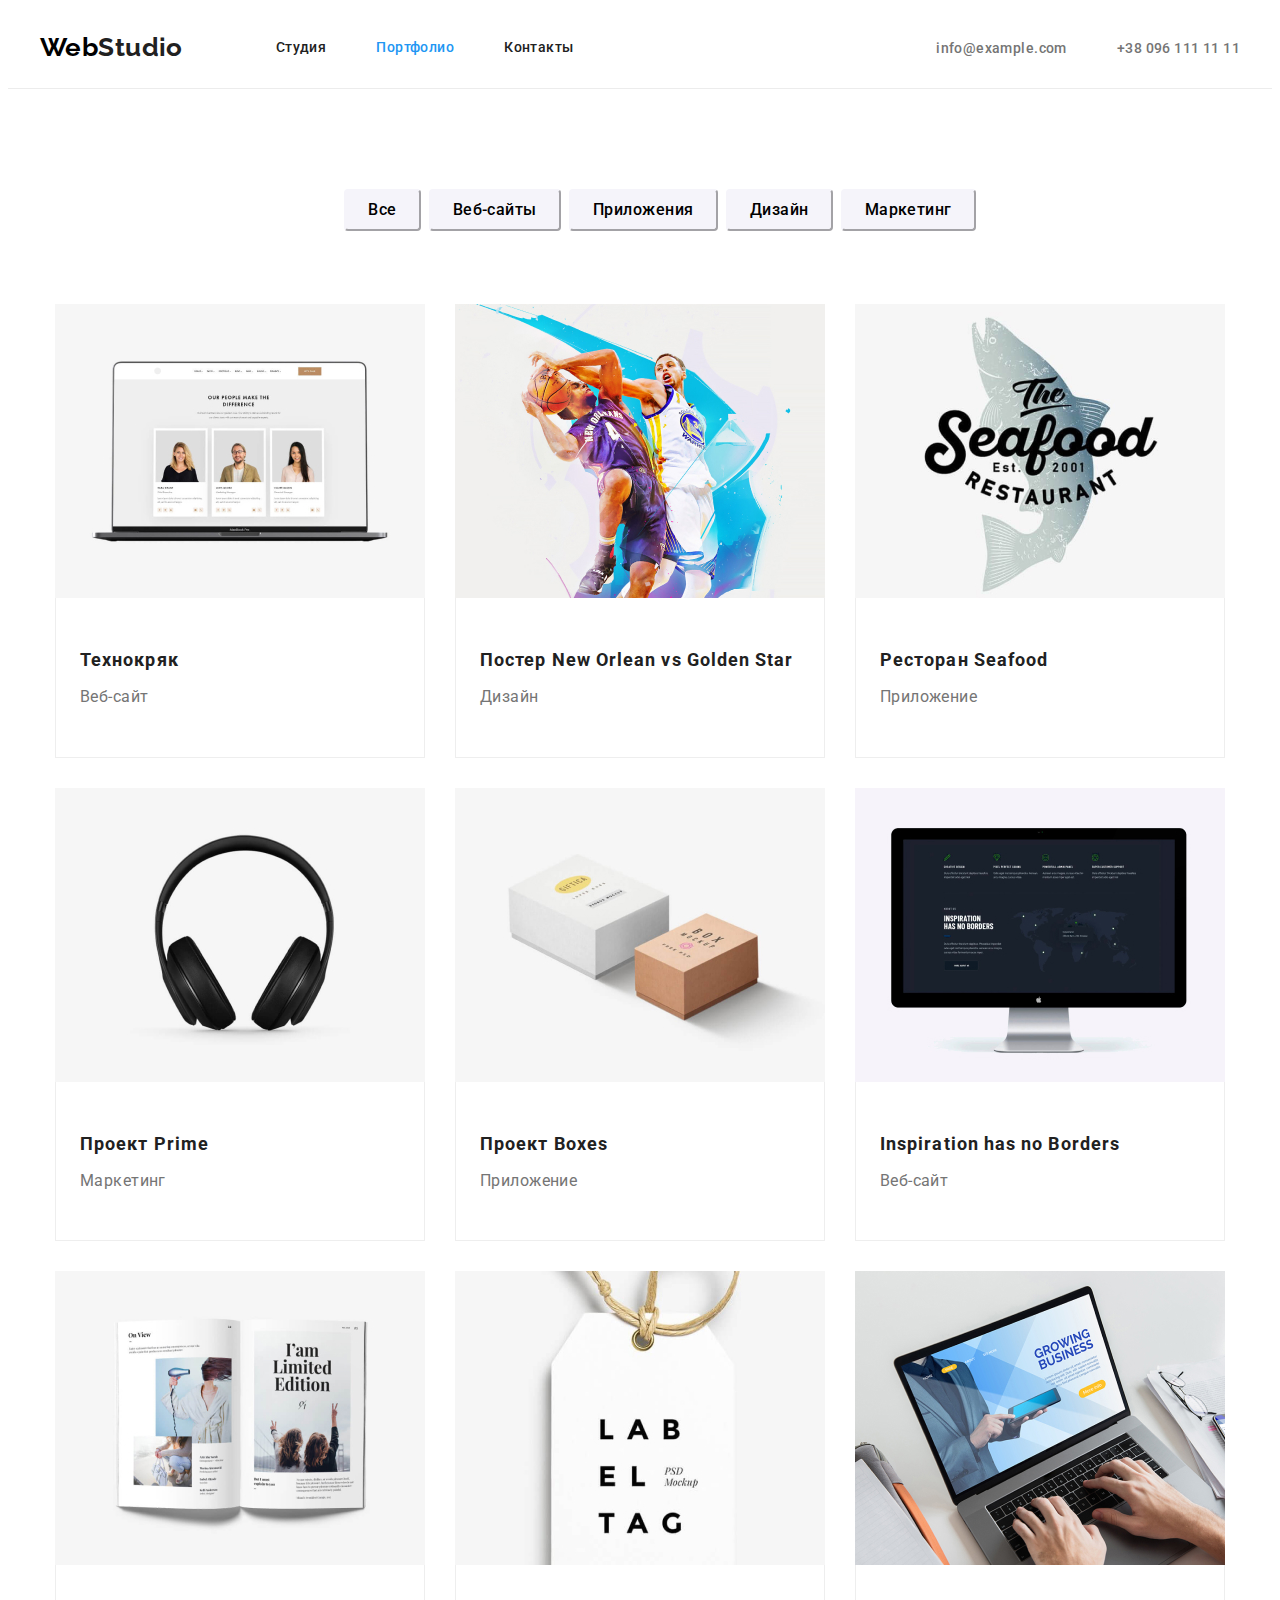
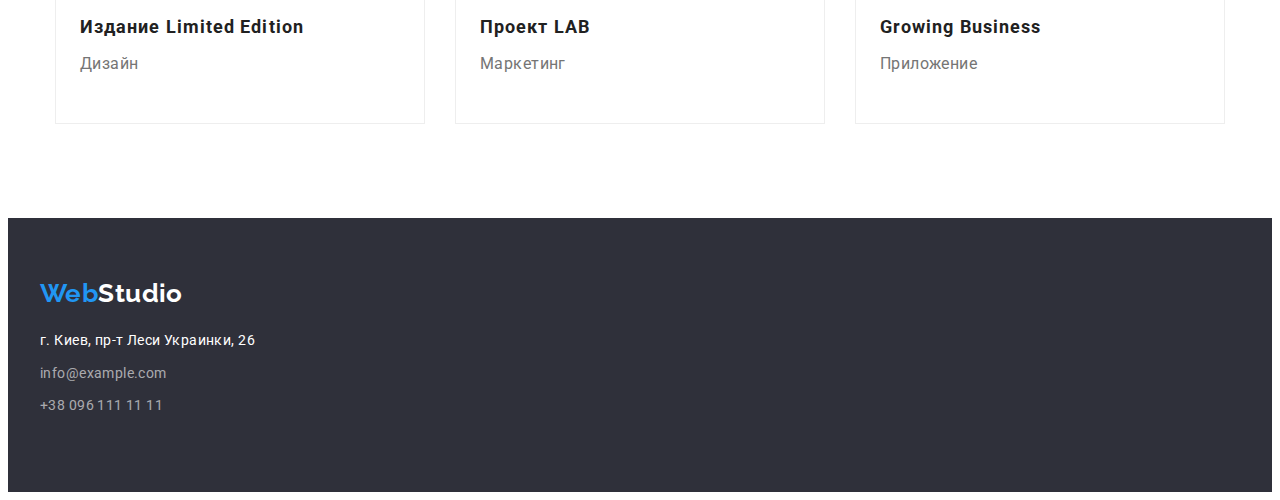
==== portfolio.html @ 4a4449c1 "Add files via upload" ====
<!DOCTYPE html>
<html lang="ru">
  <head>
    <meta charset="UTF-8" />
    <meta http-equiv="X-UA-Compatible" content="IE=edge" />
    <meta name="viewport" content="width=device-width, initial-scale=1.0" />

    <!-- Favicon start -->
    <link rel="apple-touch-icon" sizes="57x57" href="./images/webstudio.png" />
    <link rel="apple-touch-icon" sizes="60x60" href="./images/webstudio.png" />
    <link rel="apple-touch-icon" sizes="72x72" href="./images/webstudio.png" />
    <link rel="apple-touch-icon" sizes="76x76" href="./images/webstudio.png" />
    <link rel="apple-touch-icon" sizes="114x114" href="./images/webstudio.png" />
    <link rel="apple-touch-icon" sizes="120x120" href="./images/webstudio.png" />
    <link rel="apple-touch-icon" sizes="144x144" href="./images/webstudio.png" />
    <link rel="apple-touch-icon" sizes="152x152" href="./images/webstudio.png" />
    <link rel="apple-touch-icon" sizes="180x180" href="./images/webstudio.png" />
    <link rel="icon" type="image/png" sizes="192x192" href="./images/webstudio.png" />
    <link rel="icon" type="image/png" sizes="32x32" href="./images/webstudio.png" />
    <link rel="icon" type="image/png" sizes="96x96" href="./images/webstudio.png" />
    <link rel="icon" type="image/png" sizes="16x16" href="./images/webstudio.png" />
    <link rel="manifest" href="/manifest.json" />
    <meta name="msapplication-TileColor" content="#ffffff" />
    <meta name="msapplication-TileImage" content="/ms-icon-144x144.png" />
    <meta name="theme-color" content="#ffffff" />
    <!-- Favicon end -->

    <link rel="preconnect" href="https://fonts.googleapis.com" />
    <link rel="preconnect" href="https://fonts.gstatic.com" crossorigin />

    <link
      href="https://fonts.googleapis.com/css2?family=Raleway:wght@700&family=Roboto:wght@400;500;700;900&display=swap"
      rel="stylesheet"
    />
    <!-- Normalize -->
    <link
      rel="stylesheet"
      href="https://cdnjs.cloudflare.com/ajax/libs/modern-normalize/1.1.0/modern-normalize.min.css"
      integrity="sha512-wpPYUAdjBVSE4KJnH1VR1HeZfpl1ub8YT/NKx4PuQ5NmX2tKuGu6U/JRp5y+Y8XG2tV+wKQpNHVUX03MfMFn9Q=="
      crossorigin="anonymous"
      referrerpolicy="no-referrer"
    />
    <link rel="stylesheet" href="./css/styles.css" />

    <title>WebStudio</title>
  </head>

  <body>
    <!-- Шапка сайта -->
    <header class="header">
      <div class="container main-container">
        <nav class="header-nav">
          <a href="./index.html" class="logo-link"> Web<span class="logo-accent">Studio</span> </a>

          <ul class="nav-list">
            <li class="nav-item-studio">
              <a href="./index.html" class="nav-link"> Студия </a>
            </li>
            <li class="nav-item-portfolio">
              <a href="./portfolio.html" class="nav-link-portfolio"> Портфолио </a>
            </li>
            <li class="nav-item-contacts">
              <a href="./index.html" class="nav-link"> Контакты </a>
            </li>
          </ul>
        </nav>

        <ul class="contacts-list">
          <li class="contacts-item-mail">
            <a href="mailto:info@devstudio.com" class="contacts-link-mail"> info@example.com </a>
          </li>
          <li class="contacts-item-tel">
            <a href="tel:+380961111111" class="contacts-link-tel"> +38 096 111 11 11 </a>
          </li>
        </ul>
      </div>
    </header>

    <main class="main">
      <!--Filters-->
      <section clas="portfolio-section">
        <div class="container-portfolio">
          <h1 class="visually-hidden"></h1>
          <ul class="menu-nav-list">
            <li><button type="button" class="button-filters-all">Все</button></li>
            <li><button type="button" class="button-filters-sites">Веб-сайты</button></li>
            <li><button type="button" class="button-filters-programs">Приложения</button></li>
            <li><button type="button" class="button-filters-design">Дизайн</button></li>
            <li><button type="button" class="button-filters-marketing">Маркетинг</button></li>
          </ul>

          <!--Портфолио-->
          <h2 class="portfolio-title"></h2>
          <ul class="portfolio-list">
            <li class="portfolio-item">
              <img
                class="portfolio-poster"
                src="./images/project1.jpg"
                alt="Технокряк"
                width="370"
              />
              <div class="conteyner-portfolio-poster">
                <h3 class="portfolio-subtitle">Технокряк</h3>
                <p class="portfolio-text">Веб-сайт</p>
              </div>
            </li>
            <li class="portfolio-item">
              <img
                class="portfolio-poster"
                src="./images/project2.jpg"
                alt="Постер New Orlean vs
              Golden Star"
                width="370"
              />
              <div class="conteyner-portfolio-poster">
                <h3 class="portfolio-subtitle">Постер New Orlean vs Golden Star</h3>
                <p class="portfolio-text">Дизайн</p>
              </div>
            </li>
            <li class="portfolio-item">
              <img
                class="portfolio-poster"
                src="./images/project3.jpg"
                alt="Ресторан Seafood"
                width="370"
              />
              <div class="conteyner-portfolio-poster">
                <h3 class="portfolio-subtitle">Ресторан Seafood</h3>
                <p class="portfolio-text">Приложение</p>
              </div>
            </li>
            <li class="portfolio-item">
              <img
                class="portfolio-poster"
                src="./images/project4.jpg"
                alt="Проект Prime"
                width="370"
              />
              <div class="conteyner-portfolio-poster">
                <h3 class="portfolio-subtitle">Проект Prime</h3>
                <p class="portfolio-text">Маркетинг</p>
              </div>
            </li>
            <li class="portfolio-item">
              <img
                class="portfolio-poster"
                src="./images/project5.jpg"
                alt="Проект Boxes"
                width="370"
              />
              <div class="conteyner-portfolio-poster">
                <h3 class="portfolio-subtitle">Проект Boxes</h3>
                <p class="portfolio-text">Приложение</p>
              </div>
            </li>
            <li class="portfolio-item">
              <img
                class="portfolio-poster"
                src="./images/project6.jpg"
                alt="Inspiration has no Borders"
                width="370"
              />
              <div class="conteyner-portfolio-poster">
                <h3 class="portfolio-subtitle">Inspiration has no Borders</h3>
                <p class="portfolio-text">Веб-сайт</p>
              </div>
            </li>
            <li class="portfolio-item">
              <img
                class="portfolio-poster"
                src="./images/project7.jpg"
                alt="Издание Limited
              Edition"
                width="370"
              />
              <div class="conteyner-portfolio-poster">
                <h3 class="portfolio-subtitle">Издание Limited Edition</h3>
                <p class="portfolio-text">Дизайн</p>
              </div>
            </li>
            <li class="portfolio-item">
              <img
                class="portfolio-poster"
                src="./images/project8.jpg"
                alt="Проект LAB"
                width="370"
              />
              <div class="conteyner-portfolio-poster">
                <h3 class="portfolio-subtitle">Проект LAB</h3>
                <p class="portfolio-text">Маркетинг</p>
              </div>
            </li>
            <li class="portfolio-item">
              <img
                class="portfolio-poster"
                src="./images/project9.jpg"
                alt="Growing Business"
                width="370"
              />
              <div class="conteyner-portfolio-poster">
                <h3 class="portfolio-subtitle">Growing Business</h3>
                <p class="portfolio-text">Приложение</p>
              </div>
            </li>
          </ul>
        </div>
      </section>
    </main>
    <!--Footer-->
    <footer class="footer">
      <div class="container">
        <a href="./index.html" class="logo-link-footer">
          Web<span class="logo-accent-footer">Studio</span>
        </a>
        <address>
          <ul class="footer-contact-list">
            <li class="footer-contact-item">
              <a
                href="https://bit.ly/3pXMvUd"
                class="contacts-adress"
                target="_blank"
                rel="noopener noreferrer"
                >г. Киев, пр-т Леси Украинки, 26</a
              >
            </li>
            <li class="link-mail-footer">
              <a href="mailto:info@devstudio.com" class="contacts-link-mail-footer"
                >info@example.com
              </a>
            </li>
            <li class="link-tel-footer">
              <a href="tel:+380961111111" class="contacts-link-tel-footer">+38 096 111 11 11</a>
            </li>
          </ul>
        </address>
      </div>
    </footer>
  </body>
</html>
---- css/styles.css ----
:root {
    /*Text colors*/
    --main-txt-clr: #757575;
    --title-txt-clr: #212121;
    --accent-color: #2196F3;
    --secondary-txt-clr: #2196F3;
    --bcg-color: #2F303A;
    --primary-letter-spacing: 0.03em;
    --secondary-letter-spacing: 0.02em;
    --hero-letter-spacing: 0.06em;
}

body {
    font-family: Roboto, sans-serif;
    color: var(--primary-text-color);
    background-color: #fff;
    font-size: 14px;
    letter-spacing: var(--primary-letter-spacing);
}

.visually-hidden {
    position: absolute;
    width: 1px;
    height: 1px;
    margin: -1px;
    border: 0;
    padding: 0;

    white-space: nowrap;
    clip-path: inset(100%);
    clip: rect(0 0 0 0);
    overflow: hidden;
}

.main-container {
    display: flex;
    align-items: center;
}


.logo-link {
    font-family: 'Raleway';
    font-style: normal;
    font-weight: 700;
    font-size: 26px;
    line-height: 1.2;
    color: var(--accent-color);

}

.logo-accent {
    color: var(--title-txt-clr);
}

.container>.logo {
    display: inline-block;
    margin-bottom: 20px;
}

.container {
    margin-left: auto;
    margin-right: auto;
    width: 1200px;
    padding-right: 15px;
    padding-left: 15px;
}

.header {
    border-bottom: 1px solid #ECECEC;
}

:list {
    margin: 0;
}

h,
p {
    margin: 0;
    padding-left: 0;
}

:link {
    text-decoration: none;
    color: currentColor;
}

:link:hover {
    color: white;
}

.nav-list {
    list-style: none;
    margin: 0;
    padding: 0;

}



.nav-link {
    font-weight: 500;
    font-size: 14px;
    line-height: 1.14;
    color: var(--title-txt-clr);

}

.nav-link:hover {
    font-weight: 500;
    font-size: 14px;
    line-height: 1.14;
    color: var(--accent-color);
}

.nav-link:focus {
    font-weight: 500;
    font-size: 14px;
    line-height: 1.14;
    color: var(--accent-color);
}

.nav-link.current {
    font-weight: 500;
    font-size: 14px;
    line-height: 1.14;
    color: var(--accent-color);
}

.nav-link :active {
    font-weight: 500;
    font-size: 14px;
    line-height: 1.14;
    color: var(--accent-color);

}

.nav-link-studio {
    font-weight: 500;
    font-size: 14px;
    line-height: 1.14;
    color: var(--accent-color)
}

.nav-link-portfolio {
    font-weight: 500;
    font-size: 14px;
    line-height: 1.14;
    color: var(--accent-color)
}


.contacts-link-mail {
    font-weight: 500;
    font-size: 14px;
    line-height: 1.14;
    color: var(--main-txt-clr);
}

.contacts-link-mail:hover {
    color: var(--accent-color);
}


.contacts-link-tel {
    font-weight: 500;
    font-size: 14px;
    line-height: 1.14px;
    color: var(--main-txt-clr);
}

.contacts-link-tel:hover {
    color: var(--accent-color);
}

.header-nav {
    display: flex;
    align-items: center;
}

.nav-list {
    display: flex;
    margin-left: 93px;
}

.nav-item-portfolio {
    display: block;
    margin-left: 50px;
}

.nav-item-contacts {
    display: block;
    margin-left: 50px;
}

.contacts-item-tel {
    display: block;
    margin-left: 50px;
}

/*.nav-item-studio,
.nav-item-portfolio,
.nav-item-contacts,
.contacts-item-mail,
.contacts-item-tel {
    display: block;
    margin-top: 32px;
    margin-bottom: 32px;
}*/

.nav-link-studio,
.nav-link-portfolio,
.nav-link {
    display: block;
    padding-top: 32px;
    padding-bottom: 32px;
}


.nav-link-studio,
.nav-link .contacts-link-mail {
    display: block;
    padding-top: 32px;
    padding-bottom: 32px;
    margin-left: 0;
}

.contacts-list {
    list-style: none;
    margin: 0;
}

.contacts-list {
    display: flex;
    margin-left: auto;

}

.contacts,
.hero {
    background: var(--bcg-color);
}


.title {
    margin: 0 auto 30px;

    font-family: 'Roboto';
    font-style: normal;
    font-weight: 900;
    font-size: 44px;
    line-height: 1.36;
    text-align: center;
    letter-spacing: 0.06em;
    text-transform: uppercase;
    letter-spacing: var(--hero-letter-spacing);
    color: #FFFFFF;
    max-width: 696px;
}

.hero-button {

    cursor: pointer;
}

.hero-button:focus,
.hero-button:hover {
    background-color: #188CE8;
}

.hero {
    padding: 200px 0px;
    text-align: center;
}



.team-list,
.activity-list,
.benefits-list {
    padding: 0;
    margin: 0;
    list-style: none;
}

.team-list,
.activity-list,
.benefits-list {
    display: flex;

}

.team-list {
    margin-left: 215px;
    margin-right: 215px;

}

.team-item {
    margin-left: 30px;
}


.hero-button {

    width: 200px;
    height: 50px;
    left: 700px;
    top: 430px;
    font-weight: 700;
    font-size: 16px;
    line-height: 1.88;
    color: #FFFFFF;
    background: var(--accent-color);
    box-shadow: 0px 4px 4px rgba(0, 0, 0, 0.15);
    border-radius: 4px;

}

h3 {
    margin-top: 0;
    margin-bottom: 0;
}

.benefits-list {
    padding: 0;
    margin: 0;
    list-style: none;

}

.benefits-subtitle {
    font-weight: 700;
    font-size: 14px;
    line-height: 1.14;
    color: var(--title-txt-clr);
    text-transform: uppercase;

}

.benefits-text {

    font-weight: 400;
    font-size: 14px;
    line-height: 1.7;
    color: var(--main-txt-clr);
    background: #FFFFFF;
}


.benefits-list .benefits-item {
    width: 270px;
}

.benefits-item {
    margin-left: 30px;

}


.benefits-list> :nth-child(1) {
    margin-left: 0px;
}

.benefits-list {
    display: flex;
}

.benefits-subtitle {
    margin-top: 0px;
    margin-bottom: 10px;
}


.activity-list {
    list-style: none;
}

.title-activity {
    margin-bottom: 50px;
    margin-top: 0;
    font-weight: 700;
    font-size: 36px;
    line-height: 1.17;
    text-align: center;
    color: var(--title-txt-clr);
}

.activity-list {
    display: flex;
    justify-content: center;
    margin-bottom: 94px;
    margin-top: 50px;
}



.activity {
    padding-bottom: 94px;
}

.title-activity {
    display: block;
    margin-top: 0;
    margin-bottom: 0;
}


.activity .nav-item+.nav-item,
.activity-item+.activity-item,
.activity+.activity {
    margin-left: 30px;
}


.activity-item {
    width: calc((100% - 60px) /3);
}

.services-img {
    display: block;
}


.conteyner-portfolio-poster {
    padding: 24px 24px;
    border-bottom: 1px solid #EEEEEE;
    border-right: 1px solid #EEEEEE;
    border-left: 1px solid #EEEEEE;
    margin-top: 0;
}

.portfolio-poster {
    display: block;
    justify-content: center;
}

.team-persona {
    padding-top: 30px;
    padding-bottom: 30px;
    padding-left: 5px;
    padding-right: 5px;
}

.team {
    background: #F5F4FA;
    padding-bottom: 94px;
    padding-top: 94px;




}

.team-list {
    list-style: none;
}

.team-list {
    display: flex;
    justify-content: center;
    align-items: center;
    margin-top: 50px;

}


.title-team {
    margin-bottom: 0px;
    margin-top: 0;
    font-weight: 700;
    font-size: 36px;
    line-height: 1.17;
    text-align: center;
    letter-spacing: 0.03em;
    color: var(--title-txt-clr);
}



.subtitle-team {
    margin-top: 0;
    margin-bottom: 10px;
}

.subtitle-team {
    display: block;
}

.subtitle-team {
    margin-top: 0;
    margin-bottom: 10px;
    font-weight: 500;
    font-size: 16px;
    line-height: 1.19;
    letter-spacing: 0.03em;
    text-align: center;
    color: var(--title-txt-clr);
}


.team-item {
    font-weight: 400;
    font-size: 16px;
    line-height: 1.19;
    color: var(--main-txt-clr);
    background: #FFFFFF;
    text-align: center;
}

.team-item {
    width: calc((100% - 90px) / 4);
    background-color: #FFFFFF;
}

.team-item-disigner {
    margin-left: 0;
    background-color: #FFFFFF;
}

.team-item-developer {
    display: block;
    margin-left: 30px;
    background-color: #FFFFFF;
}

.team-item-marketing {
    display: block;
    margin-left: 30px;
    background-color: #FFFFFF;
}

.team-item-ui {
    display: block;
    margin-left: 30px;
    background-color: #FFFFFF;

}

.text-team {
    margin-top: 0;

    font-size: 16px;
    line-height: 1.18;
    text-align: center;
}

.footer {
    padding-top: 60px;
    padding-bottom: 60px;
}

.footer {
    background: #2F303A;
}

.footer-contact {
    display: inline-block;
}

.benefits-text,
.footer-contact.list {
    line-height: 1.71;
}

.benefits-text {
    margin-top: 0;
    margin-bottom: 0;
}

.benefits {
    padding-top: 94px;
    padding-bottom: 94px;
}


h1 {
    margin: 0;
}

.logo-link-footer {
    font-family: 'Raleway';
    font-style: normal;
    font-weight: 700;
    font-size: 26px;
    line-height: 1.19;
    color: var(--accent-color);
}

.logo-accent-footer {
    font-family: 'Raleway';
    font-style: normal;
    font-weight: 700;
    font-size: 26px;
    line-height: 1.19;
    color: #FFFFFF;
}

address {
    font-style: normal;
}


.footer-contact-list {
    list-style: none;
    padding: 0;

}



.footer-contact-item {
    display: block;
    margin-top: 20px;

}

.contacts-adress {

    font-weight: 400;
    font-size: 14px;
    line-height: 1.71;
    color: #FFFFFF;

}

.contacts-link-mail-footer {
    font-weight: 400;
    font-size: 14px;
    line-height: 1.71;
    color: rgba(255, 255, 255, 0.6);
}

.contacts-link-tel-footer {
    font-weight: 400;
    font-size: 14px;
    line-height: 1.71;
    color: rgba(255, 255, 255, 0.6);
}

.link-mail-footer {
    margin-bottom: 9px;
    margin-top: 9px;
}

.contacts-link-tel-footer:hover {
    color: var(--accent-color);
}

.contacts-link-mail-footer:hover {
    color: var(--accent-color);
}

.main {
    background: #FFFFFF;
}

.menu-nav-list {
    list-style: none;

}


.button-filters-all,
.button-filters-sites,
.button-filters-programs,
.button-filters-design,
.button-filters-marketing {
    display: block;
    border-radius: 4px;
    padding: 6px 22px;
    border-color: #F5F4FA;

    font-family: 'Roboto';
    font-weight: 500;
    font-size: 16px;
    line-height: 1.63;
    color: var(--primary-text-color);
    text-align: center;
    letter-spacing: 0.03em;
    letter-spacing: var(--primary-letter-spacing);
    background-color: #F5F4FA;

    cursor: pointer;
}


.button-filters-all:hover,
.button-filters-all:focus {
    color: #FFFFFF;
    background: var(--accent-color);
}

.button-filters-sites:hover,
.button-filters-sites:focus {
    color: #FFFFFF;
    background: var(--accent-color);
}

.button-filters-programs:hover,
.button-filters-programs:focus {
    color: #FFFFFF;
    background: var(--accent-color);
}

.button-filters-design:hover,
.button-filters-design:focus {
    color: #FFFFFF;
    background: var(--accent-color);
}

.button-filters-marketing:hover,
.button-filters-marketing:focus {
    color: #FFFFFF;
    background: var(--accent-color);
}



.conteyner-portfolio-poster {
    background: #FFFFFF;
}

.menu-nav-list {
    display: flex;
    justify-content: center;
    align-items: center;
    margin-top: 100px;

}

.button-filters-sites {
    margin-left: 8px;
}

.button-filters-programs {
    margin-left: 8px;
}

.button-filters-design {
    margin-left: 8px;
}

.button-filters-marketing {
    margin-left: 8px;
}


.button-filters-all,
.button-filters-sites,
.button-filters-programs,
.button-filters-design,
.button-filters-marketing {
    margin-bottom: 56px;
}

.button-filters-all {
    margin-left: 0px;
}

.portfolio-list {
    list-style: none;
    margin: 0;
    padding: 0;
}

.portfolio-poster {
    width: 100%;
}

.portfolio-subtitle {
    font-weight: 700;
    margin-top: 20px;
    margin-bottom: 4px;
    font-size: 18px;
    line-height: 2;
    color: var(--title-txt-clr);
    letter-spacing: var(--hero-letter-spacing);
}



.portfolio-text {
    margin-top: 0;
    margin-bottom: 20px;
    font-weight: 400;
    font-size: 16px;
    line-height: 1.88;
    color: var(--main-txt-clr);
}



.team-persona {
    padding-top: 30px;
    padding-bottom: 30px;
    padding-left: 5px;
    padding-right: 5px;
}



.main-container {
    display: flex;
    align-items: center;
}

.portfolio-list {
    display: flex;
    flex-wrap: wrap;


}

.portfolio-list {
    max-width: 1170px;
    margin-bottom: 94px;
    margin-left: auto;
    margin-right: auto;

}

.portfolio-item {
    width: calc((100% - 60px) / 3);
    margin-right: 30px;
    margin-bottom: 30px;

}

.portfolio-item:nth-child(3n) {
    margin-right: 0px;
}

.portfolio-item:nth-last-child(-n + 3) {
    margin-bottom: 0px;
}
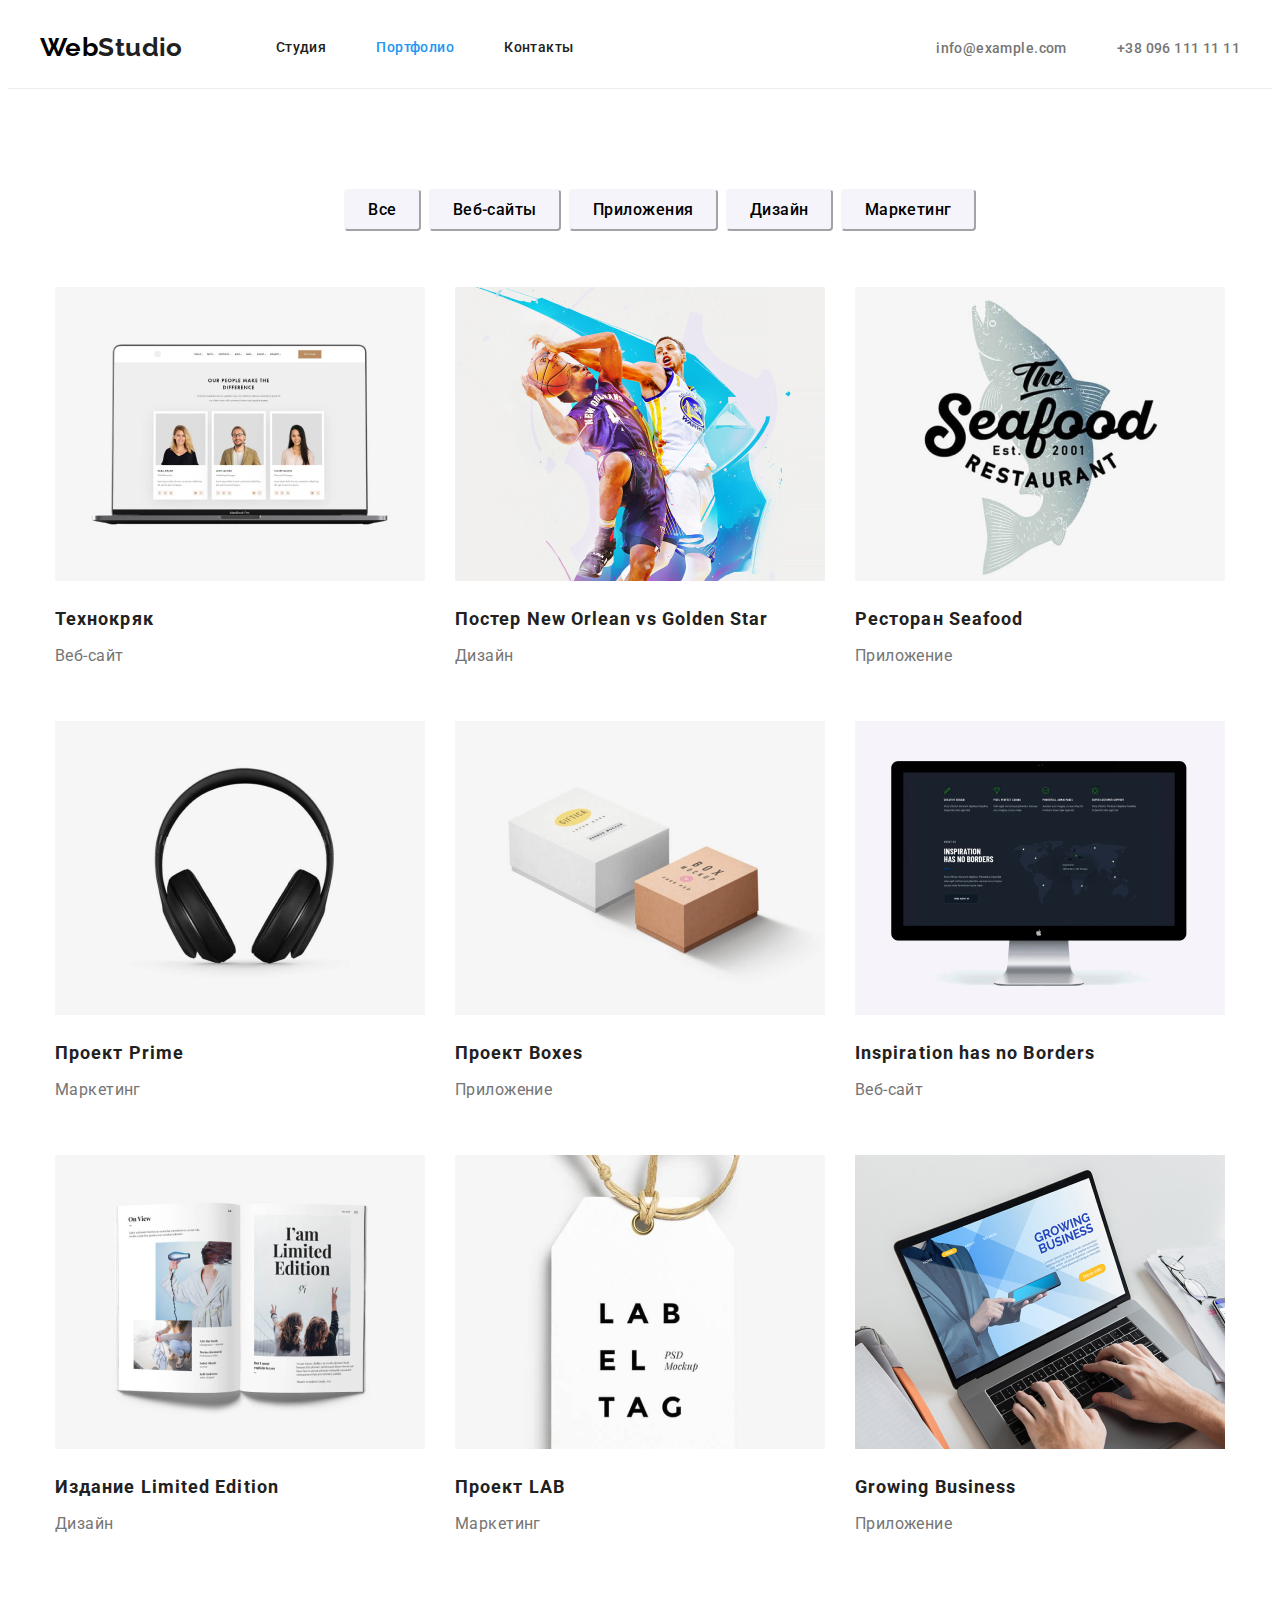
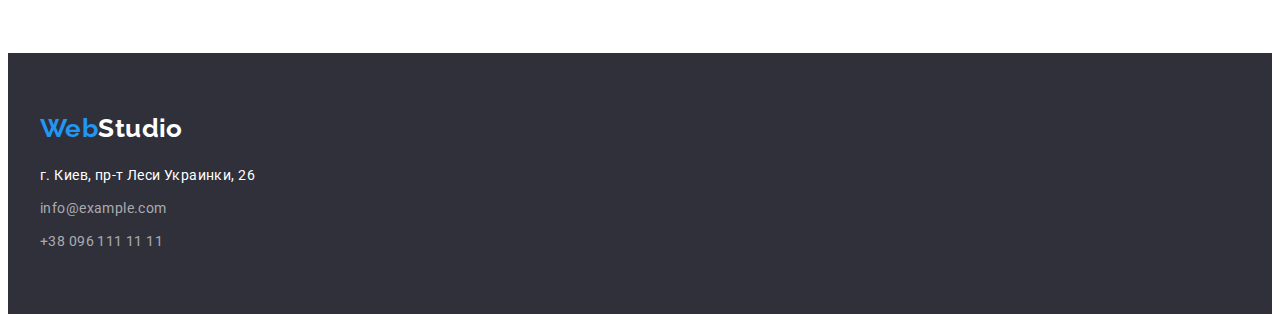
==== commit e377677a: "Add files via upload" ====
--- a/portfolio.html
+++ b/portfolio.html
@@ -79,7 +79,7 @@
     <main class="main">
       <!--Filters-->
       <section clas="portfolio-section">
-        <div class="container-portfolio">
+        <div class="container">
           <h1 class="visually-hidden"></h1>
           <ul class="menu-nav-list">
             <li><button type="button" class="button-filters-all">Все</button></li>
--- a/css/styles.css
+++ b/css/styles.css
@@ -18,6 +18,10 @@
     letter-spacing: var(--primary-letter-spacing);
 }
 
+img {
+    display: block;
+}
+
 .visually-hidden {
     position: absolute;
     width: 1px;
@@ -226,6 +230,7 @@
 
 .contacts-list {
     list-style: none;
+    padding: 0;
     margin: 0;
 }
 
@@ -258,7 +263,7 @@
 }
 
 .hero-button {
-
+    border: none;
     cursor: pointer;
 }
 
@@ -286,12 +291,6 @@
 .activity-list,
 .benefits-list {
     display: flex;
-
-}
-
-.team-list {
-    margin-left: 215px;
-    margin-right: 215px;
 
 }
 
@@ -388,7 +387,7 @@
 .activity-list {
     display: flex;
     justify-content: center;
-    margin-bottom: 94px;
+    margin-bottom: 0px;
     margin-top: 50px;
 }
 
@@ -421,7 +420,8 @@
 }
 
 
-.conteyner-portfolio-poster {
+
+.container-portfolio-poster {
     padding: 24px 24px;
     border-bottom: 1px solid #EEEEEE;
     border-right: 1px solid #EEEEEE;
@@ -460,6 +460,8 @@
     justify-content: center;
     align-items: center;
     margin-top: 50px;
+    margin-bottom: 0;
+
 
 }
 
@@ -478,11 +480,6 @@
 
 
 .subtitle-team {
-    margin-top: 0;
-    margin-bottom: 10px;
-}
-
-.subtitle-team {
     display: block;
 }
 
@@ -538,6 +535,7 @@
 
 .text-team {
     margin-top: 0;
+    margin-bottom: 0;
 
     font-size: 16px;
     line-height: 1.18;
@@ -597,22 +595,17 @@
 
 address {
     font-style: normal;
+    margin-top: 20px;
 }
 
 
 .footer-contact-list {
     list-style: none;
     padding: 0;
-
-}
-
-
-
-.footer-contact-item {
-    display: block;
-    margin-top: 20px;
-
-}
+    margin: 0;
+
+}
+
 
 .contacts-adress {
 
@@ -725,23 +718,24 @@
     justify-content: center;
     align-items: center;
     margin-top: 100px;
+    margin-bottom: 50px;
 
 }
 
 .button-filters-sites {
-    margin-left: 8px;
+    margin-left: 0px;
 }
 
 .button-filters-programs {
-    margin-left: 8px;
+    margin-left: 0px;
 }
 
 .button-filters-design {
-    margin-left: 8px;
+    margin-left: 0px;
 }
 
 .button-filters-marketing {
-    margin-left: 8px;
+    margin-left: 0px;
 }
 
 
@@ -750,7 +744,14 @@
 .button-filters-programs,
 .button-filters-design,
 .button-filters-marketing {
-    margin-bottom: 56px;
+    margin-bottom: 0px;
+    margin-left: 8px;
+}
+
+.portfolio-section {
+    display: block;
+    padding-top: 94px;
+    padding-bottom: 94px;
 }
 
 .button-filters-all {
@@ -759,7 +760,7 @@
 
 .portfolio-list {
     list-style: none;
-    margin: 0;
+    margin-top: 56px;
     padding: 0;
 }
 
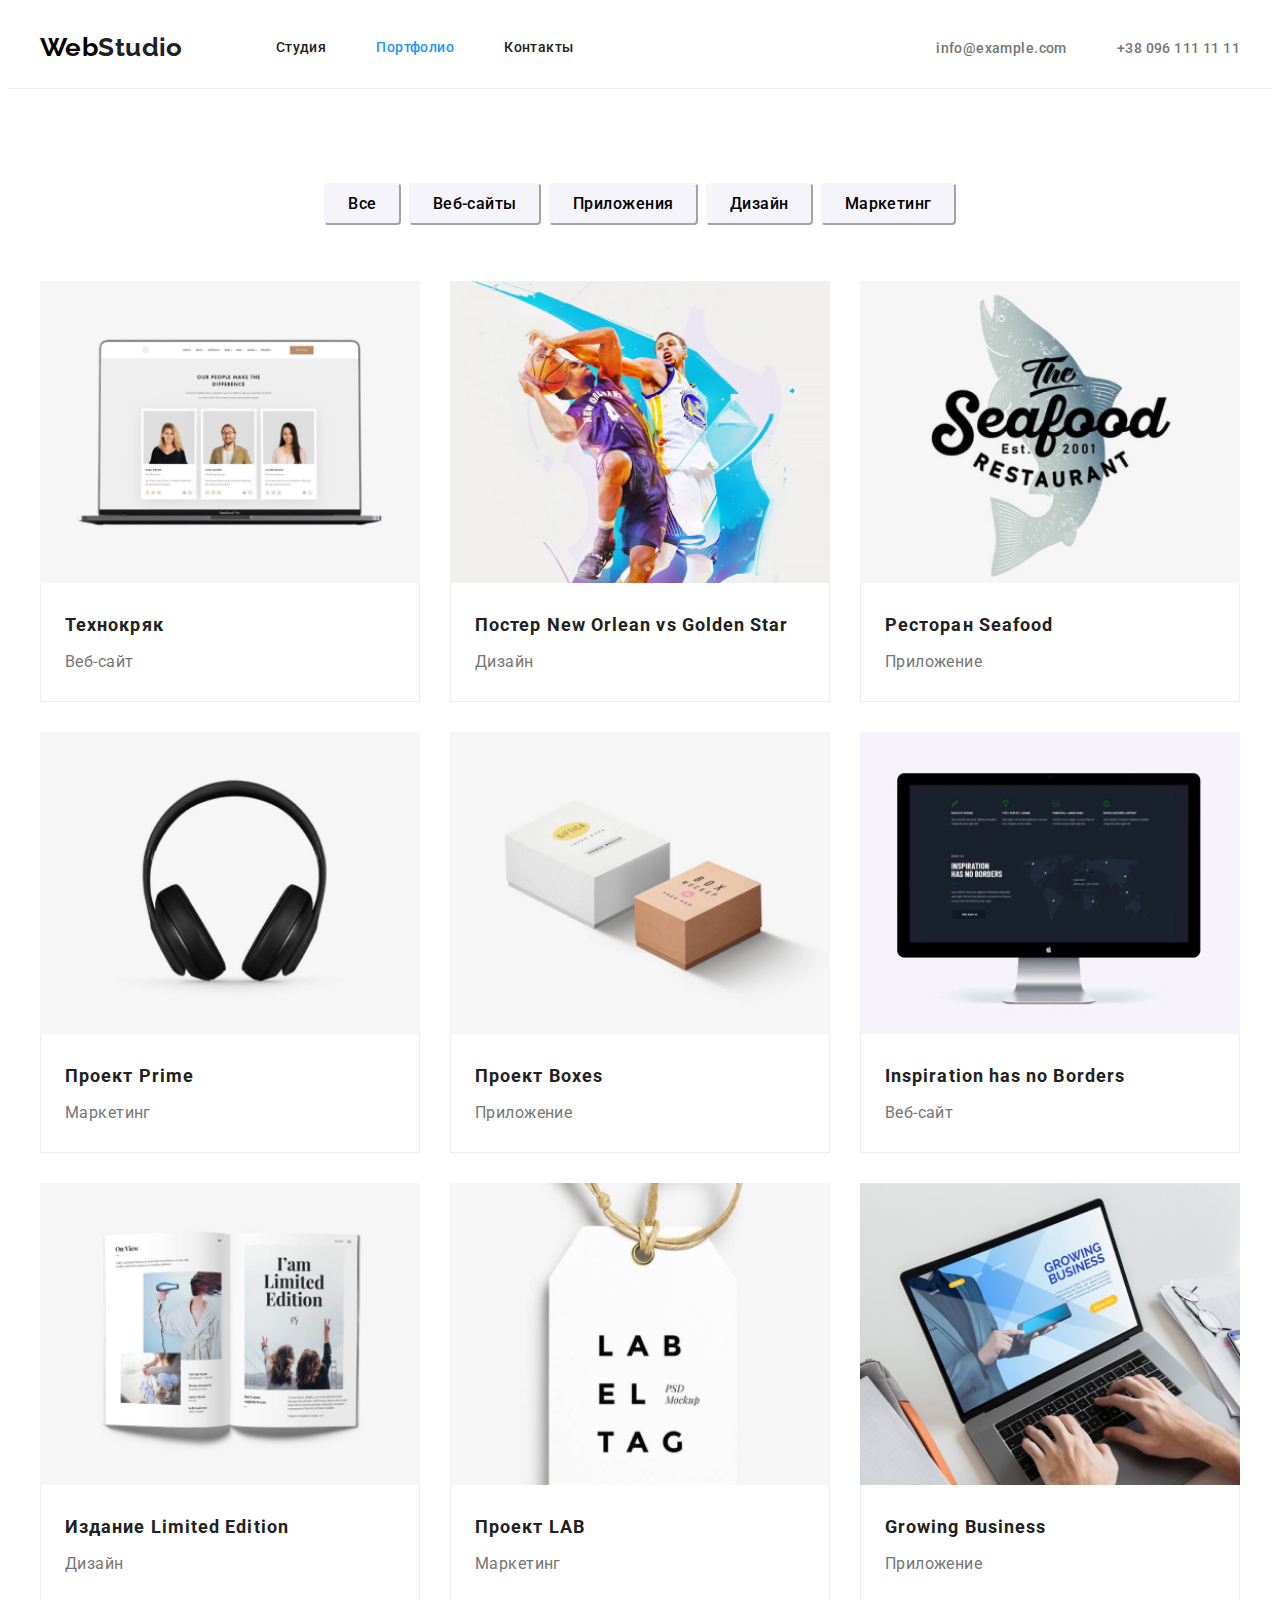
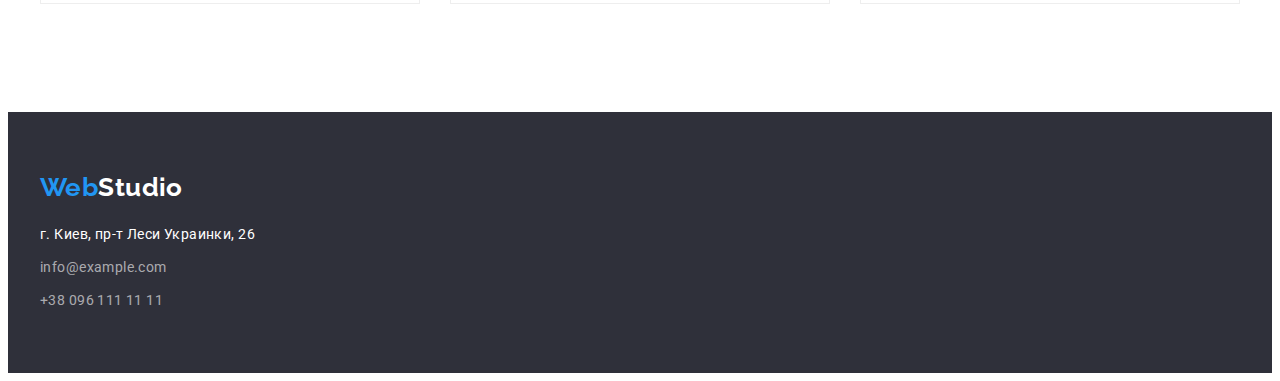
==== commit 843f8b6c: "Add files via upload" ====
--- a/portfolio.html
+++ b/portfolio.html
@@ -90,7 +90,7 @@
           </ul>
 
           <!--Портфолио-->
-          <h2 class="portfolio-title"></h2>
+          <h2 class="visually-hidden">Портфолио</h2>
           <ul class="portfolio-list">
             <li class="portfolio-item">
               <img
@@ -99,7 +99,7 @@
                 alt="Технокряк"
                 width="370"
               />
-              <div class="conteyner-portfolio-poster">
+              <div class="container-portfolio-poster">
                 <h3 class="portfolio-subtitle">Технокряк</h3>
                 <p class="portfolio-text">Веб-сайт</p>
               </div>
@@ -112,7 +112,7 @@
               Golden Star"
                 width="370"
               />
-              <div class="conteyner-portfolio-poster">
+              <div class="container-portfolio-poster">
                 <h3 class="portfolio-subtitle">Постер New Orlean vs Golden Star</h3>
                 <p class="portfolio-text">Дизайн</p>
               </div>
@@ -124,7 +124,7 @@
                 alt="Ресторан Seafood"
                 width="370"
               />
-              <div class="conteyner-portfolio-poster">
+              <div class="container-portfolio-poster">
                 <h3 class="portfolio-subtitle">Ресторан Seafood</h3>
                 <p class="portfolio-text">Приложение</p>
               </div>
@@ -136,7 +136,7 @@
                 alt="Проект Prime"
                 width="370"
               />
-              <div class="conteyner-portfolio-poster">
+              <div class="container-portfolio-poster">
                 <h3 class="portfolio-subtitle">Проект Prime</h3>
                 <p class="portfolio-text">Маркетинг</p>
               </div>
@@ -148,7 +148,7 @@
                 alt="Проект Boxes"
                 width="370"
               />
-              <div class="conteyner-portfolio-poster">
+              <div class="container-portfolio-poster">
                 <h3 class="portfolio-subtitle">Проект Boxes</h3>
                 <p class="portfolio-text">Приложение</p>
               </div>
@@ -160,7 +160,7 @@
                 alt="Inspiration has no Borders"
                 width="370"
               />
-              <div class="conteyner-portfolio-poster">
+              <div class="container-portfolio-poster">
                 <h3 class="portfolio-subtitle">Inspiration has no Borders</h3>
                 <p class="portfolio-text">Веб-сайт</p>
               </div>
@@ -173,7 +173,7 @@
               Edition"
                 width="370"
               />
-              <div class="conteyner-portfolio-poster">
+              <div class="container-portfolio-poster">
                 <h3 class="portfolio-subtitle">Издание Limited Edition</h3>
                 <p class="portfolio-text">Дизайн</p>
               </div>
@@ -185,7 +185,7 @@
                 alt="Проект LAB"
                 width="370"
               />
-              <div class="conteyner-portfolio-poster">
+              <div class="container-portfolio-poster">
                 <h3 class="portfolio-subtitle">Проект LAB</h3>
                 <p class="portfolio-text">Маркетинг</p>
               </div>
@@ -197,7 +197,7 @@
                 alt="Growing Business"
                 width="370"
               />
-              <div class="conteyner-portfolio-poster">
+              <div class="container-portfolio-poster">
                 <h3 class="portfolio-subtitle">Growing Business</h3>
                 <p class="portfolio-text">Приложение</p>
               </div>
--- a/css/styles.css
+++ b/css/styles.css
@@ -22,6 +22,15 @@
     display: block;
 }
 
+section {
+    padding-top: 94px;
+    padding-bottom: 94px;
+}
+
+.portfolio-section {
+    list-style: none;
+}
+
 .visually-hidden {
     position: absolute;
     width: 1px;
@@ -200,16 +209,6 @@
     display: block;
     margin-left: 50px;
 }
-
-/*.nav-item-studio,
-.nav-item-portfolio,
-.nav-item-contacts,
-.contacts-item-mail,
-.contacts-item-tel {
-    display: block;
-    margin-top: 32px;
-    margin-bottom: 32px;
-}*/
 
 .nav-link-studio,
 .nav-link-portfolio,
@@ -393,15 +392,13 @@
 
 
 
-.activity {
-    padding-bottom: 94px;
-}
+/*
 
 .title-activity {
     display: block;
     margin-top: 0;
     margin-bottom: 0;
-}
+}*/
 
 
 .activity .nav-item+.nav-item,
@@ -414,12 +411,6 @@
 .activity-item {
     width: calc((100% - 60px) /3);
 }
-
-.services-img {
-    display: block;
-}
-
-
 
 .container-portfolio-poster {
     padding: 24px 24px;
@@ -429,10 +420,10 @@
     margin-top: 0;
 }
 
-.portfolio-poster {
+/*.portfolio-poster {
     display: block;
     justify-content: center;
-}
+}*/
 
 .team-persona {
     padding-top: 30px;
@@ -443,9 +434,6 @@
 
 .team {
     background: #F5F4FA;
-    padding-bottom: 94px;
-    padding-top: 94px;
-
 
 
 
@@ -566,10 +554,9 @@
 }
 
 .benefits {
-    padding-top: 94px;
-    padding-bottom: 94px;
-}
-
+    padding: top 94px;
+    padding-bottom: 0;
+}
 
 h1 {
     margin: 0;
@@ -647,10 +634,7 @@
     background: #FFFFFF;
 }
 
-.menu-nav-list {
-    list-style: none;
-
-}
+
 
 
 .button-filters-all,
@@ -708,60 +692,39 @@
 }
 
 
-
-.conteyner-portfolio-poster {
-    background: #FFFFFF;
+.menu-nav-list {
+    list-style: none;
+    margin: 0;
+    padding: 0;
+    padding-bottom: 56px;
+
 }
 
 .menu-nav-list {
     display: flex;
     justify-content: center;
     align-items: center;
-    margin-top: 100px;
-    margin-bottom: 50px;
-
-}
-
-.button-filters-sites {
+
+
+}
+
+
+.menu-nav-list> :nth-child(1) {
     margin-left: 0px;
 }
 
-.button-filters-programs {
-    margin-left: 0px;
-}
-
-.button-filters-design {
-    margin-left: 0px;
-}
-
-.button-filters-marketing {
-    margin-left: 0px;
-}
-
-
-.button-filters-all,
-.button-filters-sites,
-.button-filters-programs,
-.button-filters-design,
-.button-filters-marketing {
+.menu-nav-list>li {
     margin-bottom: 0px;
     margin-left: 8px;
 }
 
-.portfolio-section {
-    display: block;
-    padding-top: 94px;
-    padding-bottom: 94px;
-}
-
-.button-filters-all {
-    margin-left: 0px;
-}
 
 .portfolio-list {
     list-style: none;
-    margin-top: 56px;
+    margin-top: 0px;
+    margin-left: 0;
     padding: 0;
+
 }
 
 .portfolio-poster {
@@ -770,7 +733,7 @@
 
 .portfolio-subtitle {
     font-weight: 700;
-    margin-top: 20px;
+    /*margin-top: 20px;*/
     margin-bottom: 4px;
     font-size: 18px;
     line-height: 2;
@@ -782,7 +745,7 @@
 
 .portfolio-text {
     margin-top: 0;
-    margin-bottom: 20px;
+    /*margin-bottom: 20px;*/
     font-weight: 400;
     font-size: 16px;
     line-height: 1.88;
@@ -800,6 +763,7 @@
 
 
 
+
 .main-container {
     display: flex;
     align-items: center;
@@ -812,13 +776,15 @@
 
 }
 
-.portfolio-list {
+/*.portfolio-list {
     max-width: 1170px;
-    margin-bottom: 94px;
+    margin-bottom: 0px;
     margin-left: auto;
     margin-right: auto;
 
-}
+}*/
+
+
 
 .portfolio-item {
     width: calc((100% - 60px) / 3);
